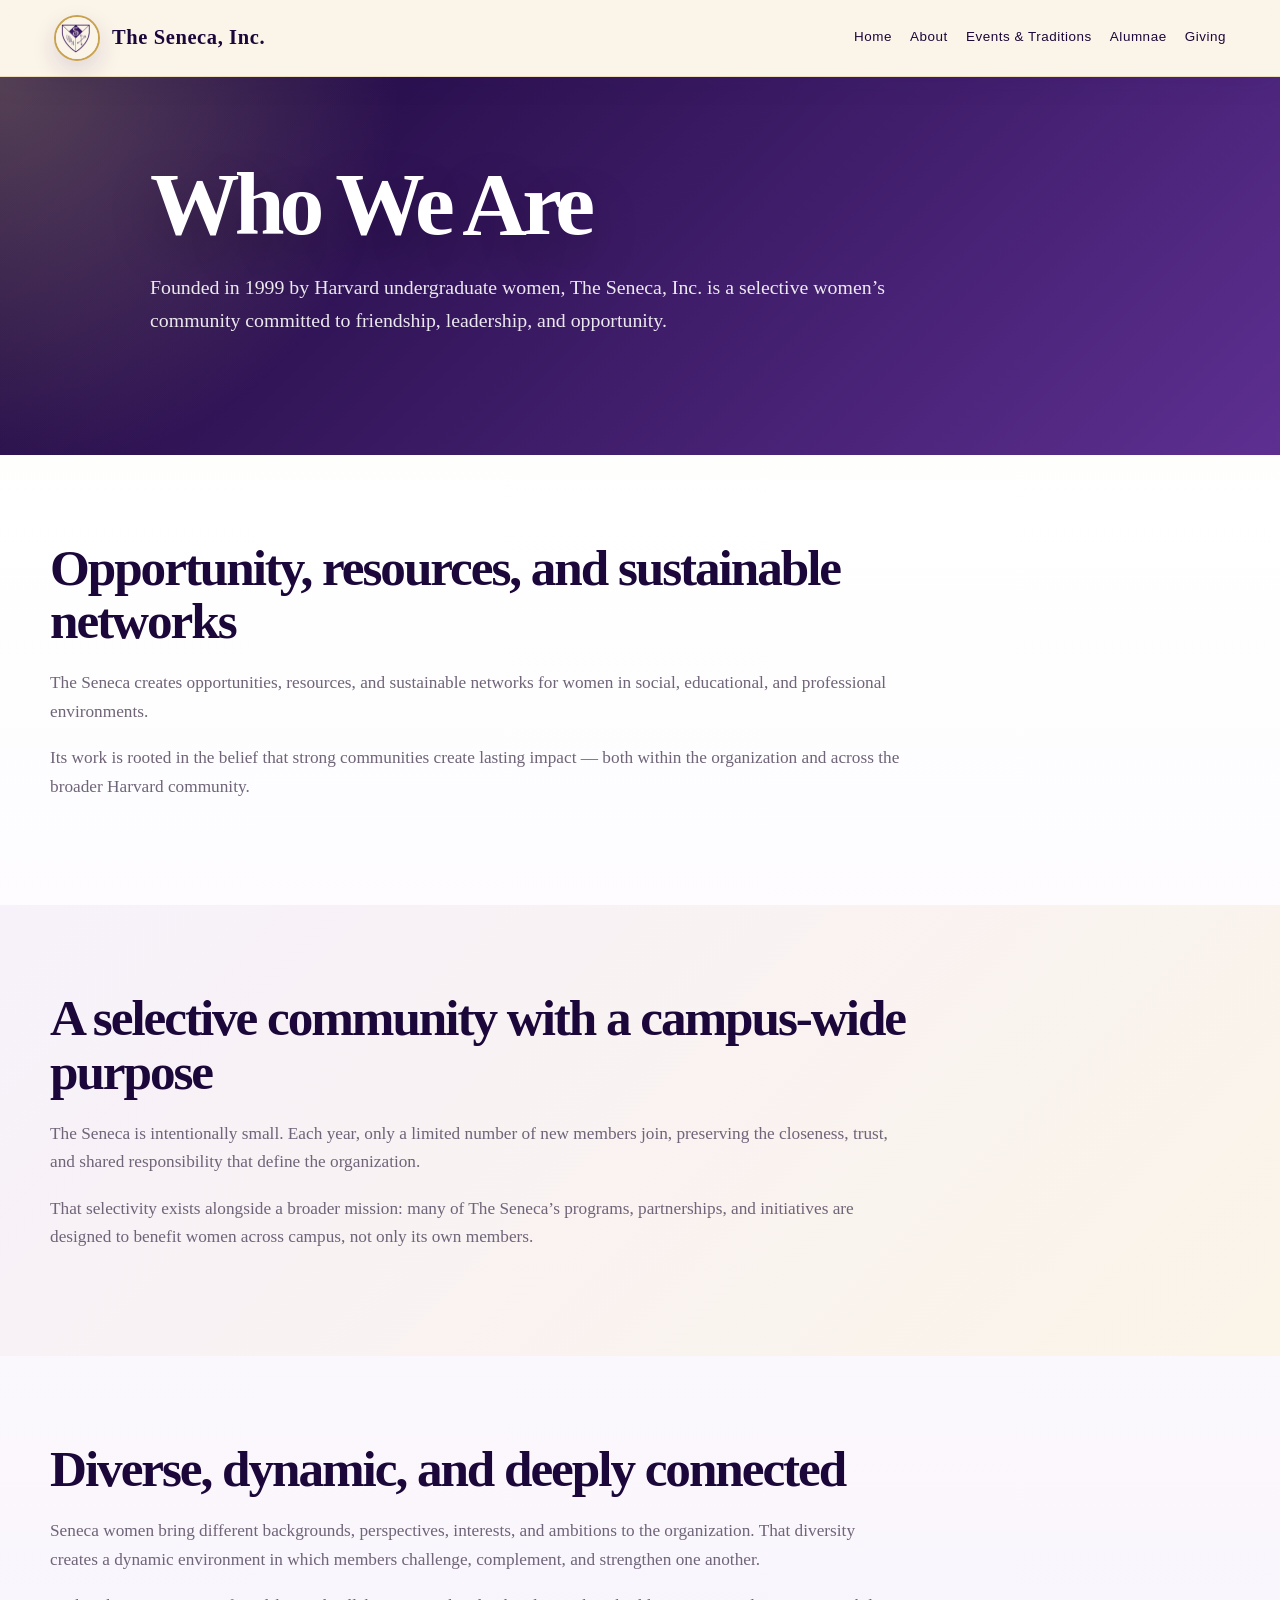
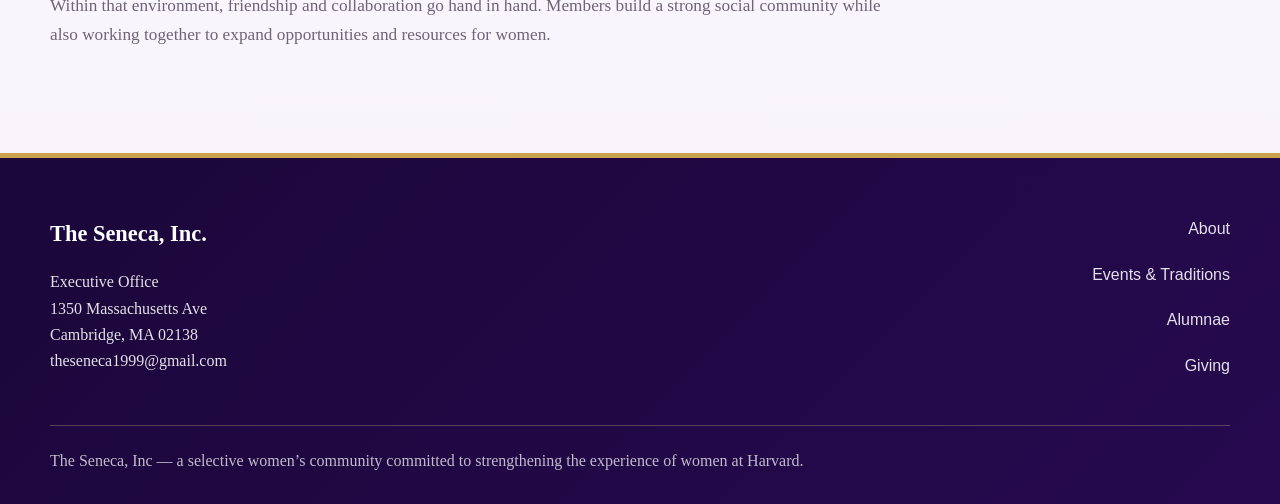
==== about.html @ e2264642 "Add files via upload" ====
<!DOCTYPE html>
<html lang="en">
<head>
  <meta charset="UTF-8">
  <meta name="viewport" content="width=device-width, initial-scale=1.0">
  <title>About | The Seneca</title>
  <link rel="stylesheet" href="styles.css">
</head>
<body>
<header class="site-header">
  <div class="nav-wrap"><a class="brand" href="index.html">
    <span class="brand-mark"><img src="senecalogo.png" alt="The Seneca logo"></span>
    <span class="brand-name">The Seneca, Inc.</span>
    </a><nav class="main-nav">
      <a href="index.html">Home</a>
      <a href="about.html">About</a>
      <a href="events.html">Events & Traditions</a>
      <a href="alumnae.html">Alumnae</a>
      <a href="giving.html">Giving</a>
    </nav>
      </div>
      </header>
<main>
  <section class="page-hero">
    <div class="hero-inner">
      <h1>Who We Are</h1>
      <p>Founded in 1999 by Harvard undergraduate women, The Seneca, Inc. is a selective women’s community committed to friendship, leadership, and opportunity.</p>
      </div>
      </section>
<section class="section">
  <div class="section-inner">
    <h2>Opportunity, resources, and sustainable networks</h2>
    <p>The Seneca creates opportunities, resources, and sustainable networks for women in social, educational, and professional environments.</p>
    <p>Its work is rooted in the belief that strong communities create lasting impact — both within the organization and across the broader Harvard community.</p>
    </div>
    </section>
<section class="section alt">
  <div class="section-inner"><h2>A selective community with a campus-wide purpose</h2><p>The Seneca is intentionally small. Each year, only a limited number of new members join, preserving the closeness, trust, and shared responsibility that define the organization.</p><p>That selectivity exists alongside a broader mission: many of The Seneca’s programs, partnerships, and initiatives are designed to benefit women across campus, not only its own members.</p></div></section>
<section class="section">
  <div class="section-inner"><h2>Diverse, dynamic, and deeply connected</h2><p>Seneca women bring different backgrounds, perspectives, interests, and ambitions to the organization. That diversity creates a dynamic environment in which members challenge, complement, and strengthen one another.</p><p>Within that environment, friendship and collaboration go hand in hand. Members build a strong social community while also working together to expand opportunities and resources for women.</p></div></section>
</section></main>
<footer class="site-footer">
  <div class="footer-inner"><div class="footer-grid"><div><div class="footer-title">The Seneca, Inc.</div><p>Executive Office<br>1350 Massachusetts Ave<br>Cambridge, MA 02138<br><a href="mailto:theseneca1999@gmail.com">theseneca1999@gmail.com</a></p></div><nav class="footer-nav"><a href="about.html">About</a><a href="events.html">Events & Traditions</a><a href="alumnae.html">Alumnae</a><a href="giving.html">Giving</a></nav></div><div class="footer-bottom">The Seneca, Inc — a selective women’s community committed to strengthening the experience of women at Harvard.</div></div></footer>
</body>
</html>
---- styles.css ----
:root {
  --purple: #35126b;
  --purple-dark: #1b073a;
  --purple-mid: #5d2f91;
  --lavender: #eee4f7;
  --lavender-soft: #f7f1fb;
  --cream: #fbf4e8;
  --cream-deep: #f2dfbf;
  --gold: #c9a24e;
  --gold-soft: #ecd79a;
  --rose: #d7a8c0;
  --ink: #21172b;
  --muted: #6f6478;
  --white: #ffffff;
  --line: rgba(53, 18, 107, 0.16);
  --shadow: 0 26px 70px rgba(42, 12, 83, 0.16);
}

* { box-sizing: border-box; }
body {
  margin: 0;
  font-family: Georgia, 'Times New Roman', serif;
  color: var(--ink);
  background: linear-gradient(180deg, var(--cream) 0%, #fff 24%, var(--lavender-soft) 100%);
  line-height: 1.65;
}
a { color: inherit; text-decoration: none; }
img { max-width: 100%; display: block; }

.site-header {
  position: sticky;
  top: 0;
  z-index: 10;
  background: rgba(251, 244, 232, 0.92);
  backdrop-filter: blur(18px);
  border-bottom: 1px solid rgba(201, 162, 78, 0.28);
  box-shadow: 0 8px 28px rgba(42, 12, 83, 0.06);
}
.nav-wrap {
  max-width: 1220px;
  margin: 0 auto;
  padding: 15px 24px;
  display: flex;
  align-items: center;
  justify-content: space-between;
  gap: 24px;
}
.brand {
  display: inline-flex;
  align-items: center;
  gap: 12px;
  color: var(--purple-dark);
}
.brand-mark {
  width: 46px;
  height: 46px;
  border-radius: 50%;
  overflow: hidden;
  border: 2px solid var(--gold);
  background: radial-gradient(circle at 30% 20%, var(--cream), var(--lavender));
  box-shadow: 0 10px 24px rgba(53, 18, 107, .14);
  flex: 0 0 auto;
}
.brand-mark img { width: 100%; height: 100%; object-fit: cover; }
.brand-name {
  font-size: 1.28rem;
  font-weight: 700;
  letter-spacing: 0.03em;
  white-space: nowrap;
}
.main-nav {
  display: flex;
  flex-wrap: wrap;
  gap: 18px;
  font-family: Arial, sans-serif;
  font-size: 0.84rem;
  letter-spacing: 0.04em;
  color: var(--purple-dark);
}
.main-nav a {
  padding: 8px 0;
  border-bottom: 1px solid transparent;
  transition: color .2s ease, border-color .2s ease;
}
.main-nav a:hover { color: var(--purple-mid); border-color: var(--gold); }

.hero {
  background:
    radial-gradient(circle at top right, rgba(236, 215, 154, .38), transparent 34%),
    linear-gradient(135deg, var(--purple-dark), var(--purple));
  color: var(--white);
  padding: 92px 24px;
  position: relative;
  overflow: hidden;
}
.home-hero {
  min-height: 720px;
  display: flex;
  align-items: center;
  background:
    linear-gradient(90deg, rgba(27, 7, 58, .89) 0%, rgba(53, 18, 107, .72) 48%, rgba(53, 18, 107, .28) 100%),
    radial-gradient(circle at 18% 22%, rgba(201, 162, 78, .36), transparent 26%),
    url('image.png') center/cover no-repeat;
}
.home-hero::after {
  content: '';
  position: absolute;
  inset: auto 0 0 0;
  height: 190px;
  background: linear-gradient(180deg, transparent, rgba(251, 244, 232, .96));
  pointer-events: none;
}
.hero-inner, .section-inner, .footer-inner {
  max-width: 1180px;
  margin: 0 auto;
  position: relative;
  z-index: 1;
}
.hero-content {
  max-width: 790px;
  padding: 46px 0;
}
.hero-grid {
  display: grid;
  grid-template-columns: 1.1fr .9fr;
  gap: 48px;
  align-items: center;
}
.eyebrow {
  font-family: Arial, sans-serif;
  text-transform: uppercase;
  letter-spacing: 0.18em;
  font-size: 0.76rem;
  font-weight: 700;
  color: var(--gold);
  margin: 0 0 14px;
}
.hero-eyebrow { color: var(--gold-soft); }
.hero h1, .page-hero h1 {
  font-size: clamp(2.8rem, 7vw, 6.7rem);
  line-height: 0.92;
  letter-spacing: -0.055em;
  margin: 0 0 26px;
  text-shadow: 0 18px 50px rgba(0,0,0,.28);
}
.hero p, .page-hero p {
  font-size: 1.24rem;
  max-width: 760px;
  color: rgba(255,255,255,0.9);
  margin: 0 0 32px;
}
.btn-row { display: flex; flex-wrap: wrap; gap: 14px; }
.btn {
  display: inline-flex;
  align-items: center;
  justify-content: center;
  min-height: 48px;
  padding: 13px 24px;
  border-radius: 999px;
  font-family: Arial, sans-serif;
  font-weight: 700;
  font-size: .9rem;
  border: 1px solid transparent;
  box-shadow: 0 12px 28px rgba(53, 18, 107, .12);
  transition: transform .2s ease, box-shadow .2s ease, background .2s ease;
}
.btn:hover { transform: translateY(-2px); box-shadow: 0 18px 34px rgba(53,18,107,.18); }
.btn-primary { background: var(--cream); color: var(--purple); border-color: rgba(201,162,78,.35); }
.btn-secondary { background: rgba(255,255,255,.08); color: var(--white); border-color: rgba(236,215,154,.75); }
.btn-dark { background: var(--purple); color: var(--white); }
.btn-outline { color: var(--purple); border-color: var(--gold); background: rgba(251,244,232,.7); }
.image-frame {
  min-height: 360px;
  border: 1px solid rgba(236,215,154,.45);
  border-radius: 34px;
  overflow: hidden;
  background: rgba(255,255,255,.11);
  box-shadow: var(--shadow);
}
.image-frame.light { background: var(--lavender); border-color: var(--line); }
.image-frame img { width: 100%; height: 100%; object-fit: cover; opacity: .88; }

.section { padding: 86px 24px; }
.section.alt { background: linear-gradient(135deg, var(--lavender-soft), var(--cream)); }
.section h2 {
  font-size: clamp(2rem, 4vw, 3.7rem);
  line-height: 1.04;
  letter-spacing: -0.04em;
  color: var(--purple-dark);
  margin: 0 0 22px;
  max-width: 860px;
}
.section p { max-width: 850px; margin: 0 0 18px; color: var(--muted); font-size: 1.08rem; }
.grid-2 { display: grid; grid-template-columns: 1fr 1fr; gap: 42px; align-items: center; }
.cards { display: grid; grid-template-columns: repeat(4, 1fr); gap: 20px; margin-top: 34px; }
.cards.three { grid-template-columns: repeat(3, 1fr); }
.cards.two { grid-template-columns: repeat(2, 1fr); }
.card {
  background: rgba(255,255,255,.88);
  border: 1px solid var(--line);
  border-top: 3px solid var(--gold);
  border-radius: 28px;
  padding: 30px;
  box-shadow: 0 16px 42px rgba(47, 19, 95, 0.08);
}
.alt .card { background: rgba(255,255,255,.78); }
.card h3 { margin: 0 0 10px; color: var(--purple); font-size: 1.35rem; }
.card p { font-size: 1rem; margin: 0; }
.statement {
  font-size: clamp(2rem, 4vw, 4rem);
  line-height: 1.05;
  color: var(--purple);
  max-width: 900px;
  margin: 0 0 28px;
}

.page-hero {
  background:
    radial-gradient(circle at top left, rgba(236,215,154,.28), transparent 30%),
    linear-gradient(135deg, var(--purple-dark), var(--purple-mid));
  color: white;
  padding: 86px 24px;
}
.page-hero .hero-inner { max-width: 980px; }

.site-footer {
  background: linear-gradient(135deg, var(--purple-dark), #26094f);
  color: rgba(255,255,255,.88);
  padding: 58px 24px 30px;
  border-top: 5px solid var(--gold);
}
.footer-grid { display: grid; grid-template-columns: 1fr 1fr; gap: 40px; }
.footer-title { color: white; font-size: 1.4rem; font-weight: 700; margin-bottom: 12px; }
.footer-nav { display: grid; gap: 8px; justify-items: end; font-family: Arial, sans-serif; }
.footer-nav a:hover { color: var(--gold-soft); }
.footer-bottom { border-top: 1px solid rgba(236,215,154,.28); margin-top: 34px; padding-top: 22px; color: rgba(255,255,255,.72); }

@media (max-width: 900px) {
  .hero-grid, .grid-2, .footer-grid { grid-template-columns: 1fr; }
  .cards, .cards.three, .cards.two { grid-template-columns: 1fr; }
  .footer-nav { justify-items: start; }
  .nav-wrap { align-items: flex-start; flex-direction: column; }
  .main-nav { gap: 14px; }
  .home-hero { min-height: 620px; }
  .hero { padding: 66px 20px; }
  .section { padding: 62px 20px; }
}


/* Picture planning placeholders */
.photo-placeholder {
  min-height: 280px;
  border: 2px dashed rgba(201, 162, 78, 0.7);
  border-radius: 30px;
  padding: 28px;
  background:
    linear-gradient(135deg, rgba(255,255,255,.78), rgba(247,241,251,.88)),
    radial-gradient(circle at top right, rgba(236,215,154,.35), transparent 32%);
  box-shadow: 0 16px 42px rgba(47, 19, 95, 0.07);
  display: flex;
  flex-direction: column;
  justify-content: flex-end;
  position: relative;
  overflow: hidden;
}
.photo-placeholder::before {
  content: 'Photo space';
  position: absolute;
  top: 22px;
  left: 24px;
  font-family: Arial, sans-serif;
  font-size: .72rem;
  font-weight: 700;
  letter-spacing: .16em;
  text-transform: uppercase;
  color: var(--purple-mid);
  background: rgba(251,244,232,.78);
  border: 1px solid rgba(201,162,78,.38);
  border-radius: 999px;
  padding: 8px 12px;
}
.photo-placeholder h3 {
  margin: 92px 0 10px;
  color: var(--purple);
  font-size: 1.35rem;
}
.photo-placeholder p {
  margin: 0;
  color: var(--muted);
  font-size: 1rem;
}
.photo-grid {
  display: grid;
  grid-template-columns: repeat(3, 1fr);
  gap: 20px;
  margin-top: 34px;
}
.photo-grid.two { grid-template-columns: repeat(2, 1fr); }
.photo-note {
  font-family: Arial, sans-serif;
  font-size: .82rem;
  color: var(--purple-mid);
  margin-top: 16px;
}

@media (max-width: 900px) {
  .photo-grid, .photo-grid.two { grid-template-columns: 1fr; }
}


/* Final image/layout polish */
.brand-mark img {
  object-fit: contain;
  padding: 5px;
  background: var(--cream);
}
.main-nav .home-link {
  color: var(--white);
  background: var(--purple);
  border: 1px solid rgba(201,162,78,.55);
  border-radius: 999px;
  padding: 8px 14px;
  box-shadow: 0 8px 20px rgba(53,18,107,.12);
}
.main-nav .home-link:hover {
  color: var(--white);
  border-color: var(--gold);
  background: var(--purple-mid);
}
.home-hero {
  background:
    linear-gradient(90deg, rgba(27, 7, 58, .90) 0%, rgba(53, 18, 107, .72) 48%, rgba(53, 18, 107, .30) 100%),
    radial-gradient(circle at 18% 22%, rgba(201, 162, 78, .36), transparent 26%),
    url('SenecaBackdrop.png') center/cover no-repeat;
}
.image-frame {
  min-height: 420px;
  aspect-ratio: 4 / 3;
}
.image-frame img,
.card img,
.photo-card img {
  width: 100%;
  height: 100%;
  object-fit: cover;
  object-position: center;
}
.card img {
  height: 210px;
  margin: 12px 0 18px;
  border-radius: 20px;
  border: 1px solid var(--line);
}
.visual-story h2 { margin-bottom: 8px; }
.gallery-grid {
  grid-template-columns: repeat(3, minmax(0, 1fr));
  align-items: stretch;
}
.photo-card {
  margin: 0;
  min-height: 320px;
  border-radius: 30px;
  overflow: hidden;
  position: relative;
  background: var(--lavender);
  border: 1px solid rgba(201,162,78,.35);
  box-shadow: 0 16px 42px rgba(47, 19, 95, 0.09);
}
.photo-card.wide { grid-column: span 2; }
.photo-card figcaption {
  position: absolute;
  left: 16px;
  right: 16px;
  bottom: 16px;
  padding: 10px 13px;
  border-radius: 999px;
  background: rgba(27,7,58,.78);
  color: var(--cream);
  font-family: Arial, sans-serif;
  font-size: .82rem;
  font-weight: 700;
  letter-spacing: .04em;
  text-align: center;
  backdrop-filter: blur(8px);
}
.archive-grid { grid-template-columns: repeat(4, minmax(0, 1fr)); }
.archive-grid .photo-card.wide { grid-column: span 2; }
.photo-placeholder { border-style: solid; }
.photo-placeholder::before { content: ''; display: none; }
.photo-placeholder img {
  width: 100%;
  height: 230px;
  object-fit: cover;
  border-radius: 20px;
  margin-bottom: 18px;
}
.photo-placeholder h3 { margin-top: 0; }
@media (max-width: 900px) {
  .gallery-grid, .archive-grid { grid-template-columns: 1fr; }
  .photo-card.wide, .archive-grid .photo-card.wide { grid-column: auto; }
  .photo-card { min-height: 300px; }
  .main-nav .home-link { padding: 8px 12px; }
}
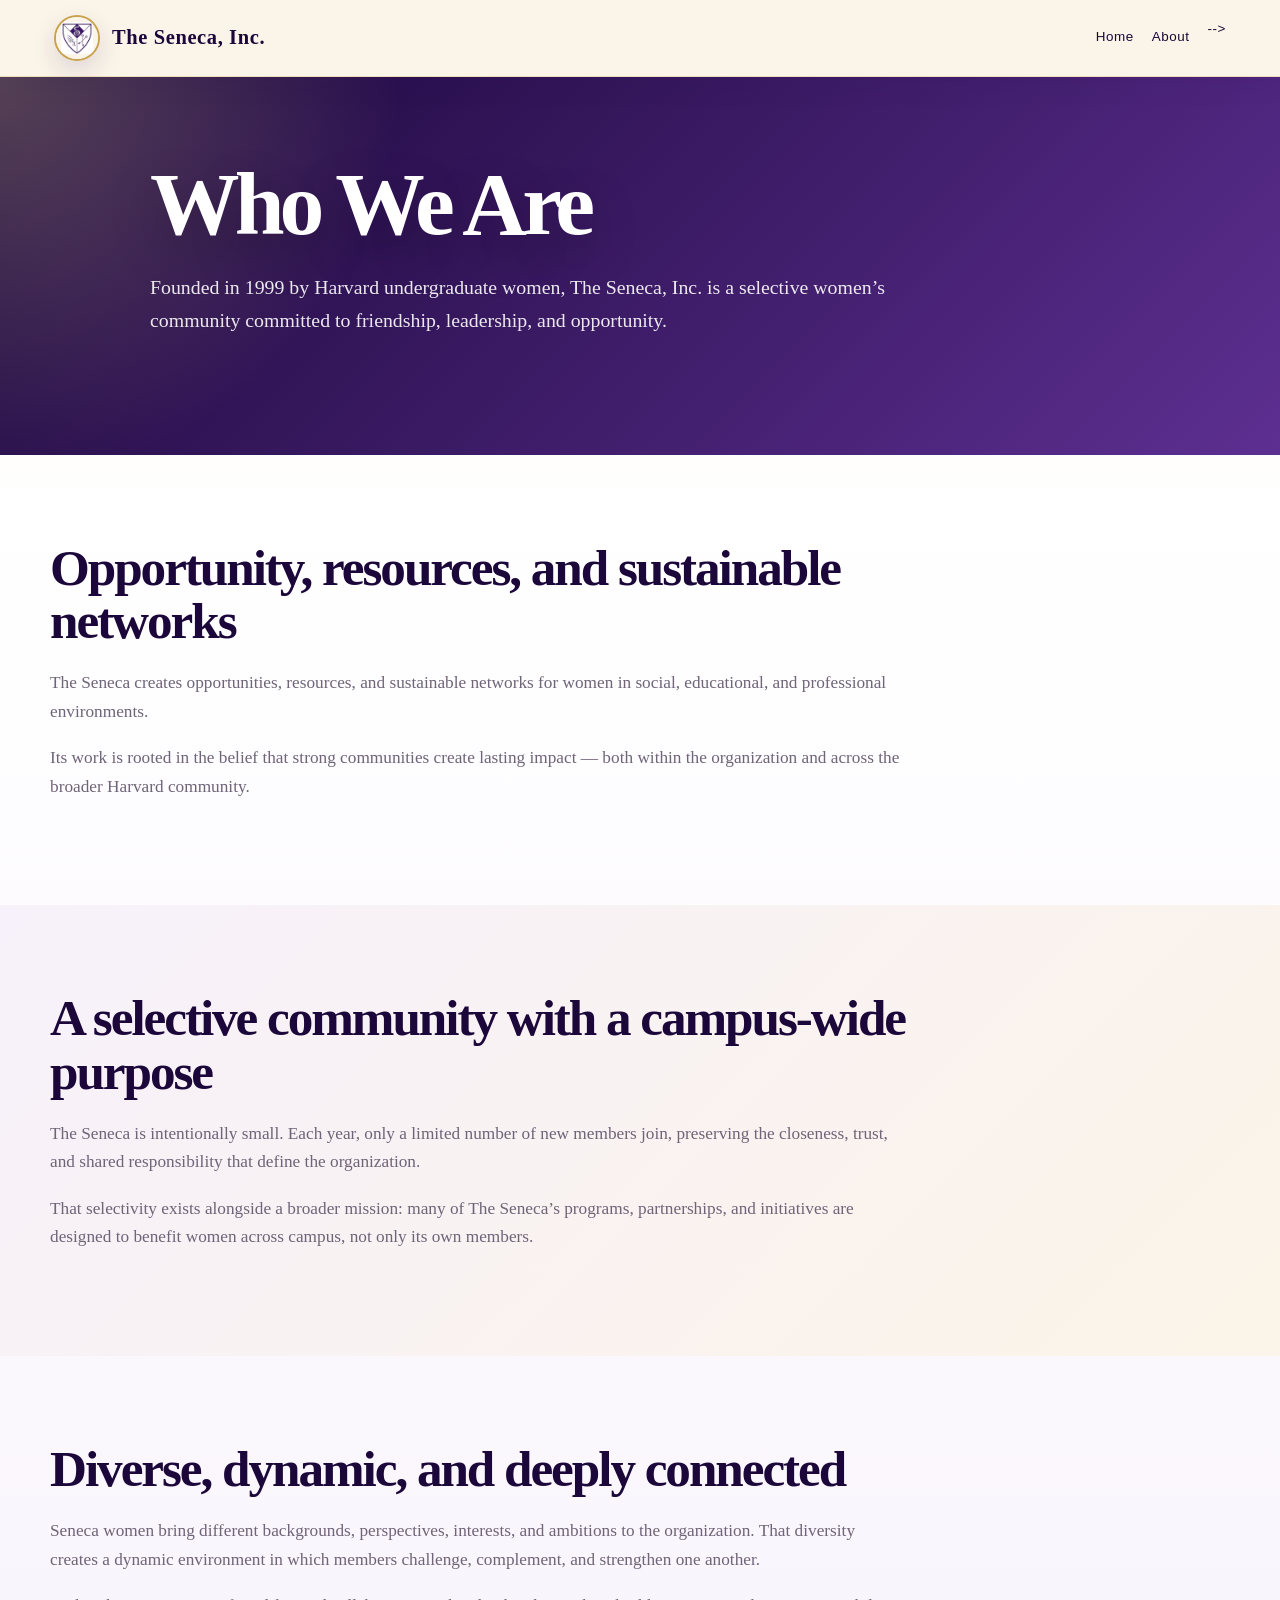
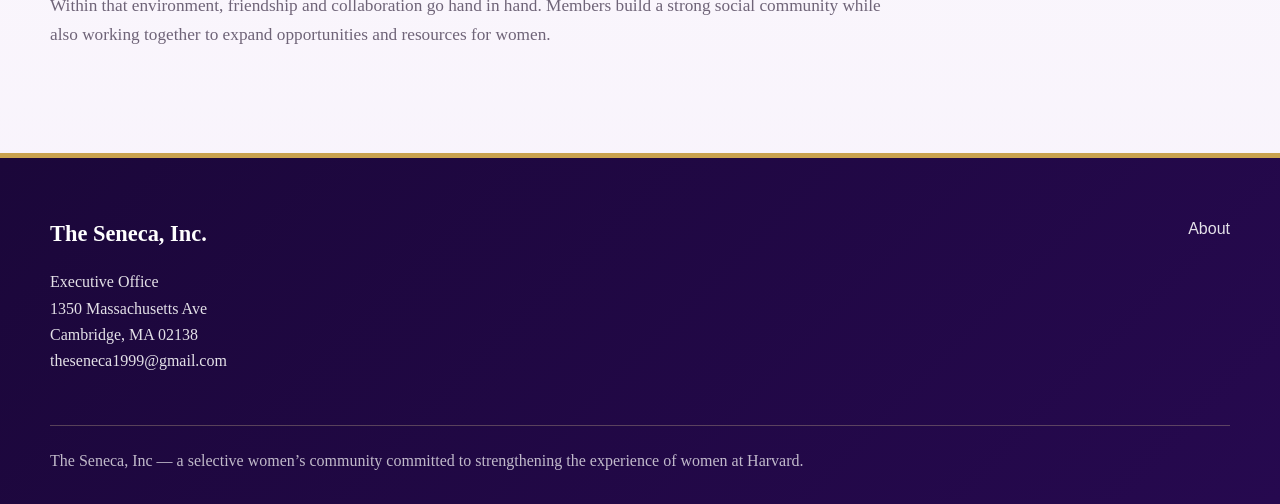
==== commit e5a153df: "Update about.html" ====
--- a/about.html
+++ b/about.html
@@ -13,10 +13,10 @@
     <span class="brand-name">The Seneca, Inc.</span>
     </a><nav class="main-nav">
       <a href="index.html">Home</a>
-      <a href="about.html">About</a>
-      <a href="events.html">Events & Traditions</a>
-      <a href="alumnae.html">Alumnae</a>
-      <a href="giving.html">Giving</a>
+      <a href="about.html">About</a>-->
+      <!--<a href="events.html">Events & Traditions</a>-->
+      <!--<a href="alumnae.html">Alumnae</a>-->
+      <!--<a href="giving.html">Giving</a>-->
     </nav>
       </div>
       </header>
@@ -38,8 +38,26 @@
   <div class="section-inner"><h2>A selective community with a campus-wide purpose</h2><p>The Seneca is intentionally small. Each year, only a limited number of new members join, preserving the closeness, trust, and shared responsibility that define the organization.</p><p>That selectivity exists alongside a broader mission: many of The Seneca’s programs, partnerships, and initiatives are designed to benefit women across campus, not only its own members.</p></div></section>
 <section class="section">
   <div class="section-inner"><h2>Diverse, dynamic, and deeply connected</h2><p>Seneca women bring different backgrounds, perspectives, interests, and ambitions to the organization. That diversity creates a dynamic environment in which members challenge, complement, and strengthen one another.</p><p>Within that environment, friendship and collaboration go hand in hand. Members build a strong social community while also working together to expand opportunities and resources for women.</p></div></section>
-</section></main>
+</section>
+</main>
 <footer class="site-footer">
-  <div class="footer-inner"><div class="footer-grid"><div><div class="footer-title">The Seneca, Inc.</div><p>Executive Office<br>1350 Massachusetts Ave<br>Cambridge, MA 02138<br><a href="mailto:theseneca1999@gmail.com">theseneca1999@gmail.com</a></p></div><nav class="footer-nav"><a href="about.html">About</a><a href="events.html">Events & Traditions</a><a href="alumnae.html">Alumnae</a><a href="giving.html">Giving</a></nav></div><div class="footer-bottom">The Seneca, Inc — a selective women’s community committed to strengthening the experience of women at Harvard.</div></div></footer>
+  <div class="footer-inner">
+    <div class="footer-grid">
+      <div>
+        <div class="footer-title">The Seneca, Inc.</div>
+        <p>Executive Office<br>1350 Massachusetts Ave<br>Cambridge, MA 02138<br>
+          <a href="mailto:theseneca1999@gmail.com">theseneca1999@gmail.com</a>
+        </p>
+      </div>
+      <nav class="footer-nav">
+        <a href="about.html">About</a>
+        <!--<a href="events.html">Events & Traditions</a>-->
+        <!--<a href="alumnae.html">Alumnae</a>-->
+        <!--<a href="giving.html">Giving</a>-->
+      </nav>
+    </div>
+    <div class="footer-bottom">The Seneca, Inc — a selective women’s community committed to strengthening the experience of women at Harvard.</div>
+  </div>
+</footer>
 </body>
-</html>+</html>
--- a/styles.css
+++ b/styles.css
@@ -329,7 +329,7 @@
 }
 .home-hero {
   background:
-    linear-gradient(90deg, rgba(27, 7, 58, .90) 0%, rgba(53, 18, 107, .72) 48%, rgba(53, 18, 107, .30) 100%),
+    linear-gradient(90deg, rgba(27, 7, 58, .89) 0%, rgba(53, 18, 107, .72) 90%),
     radial-gradient(circle at 18% 22%, rgba(201, 162, 78, .36), transparent 26%),
     url('SenecaBackdrop.png') center/cover no-repeat;
 }
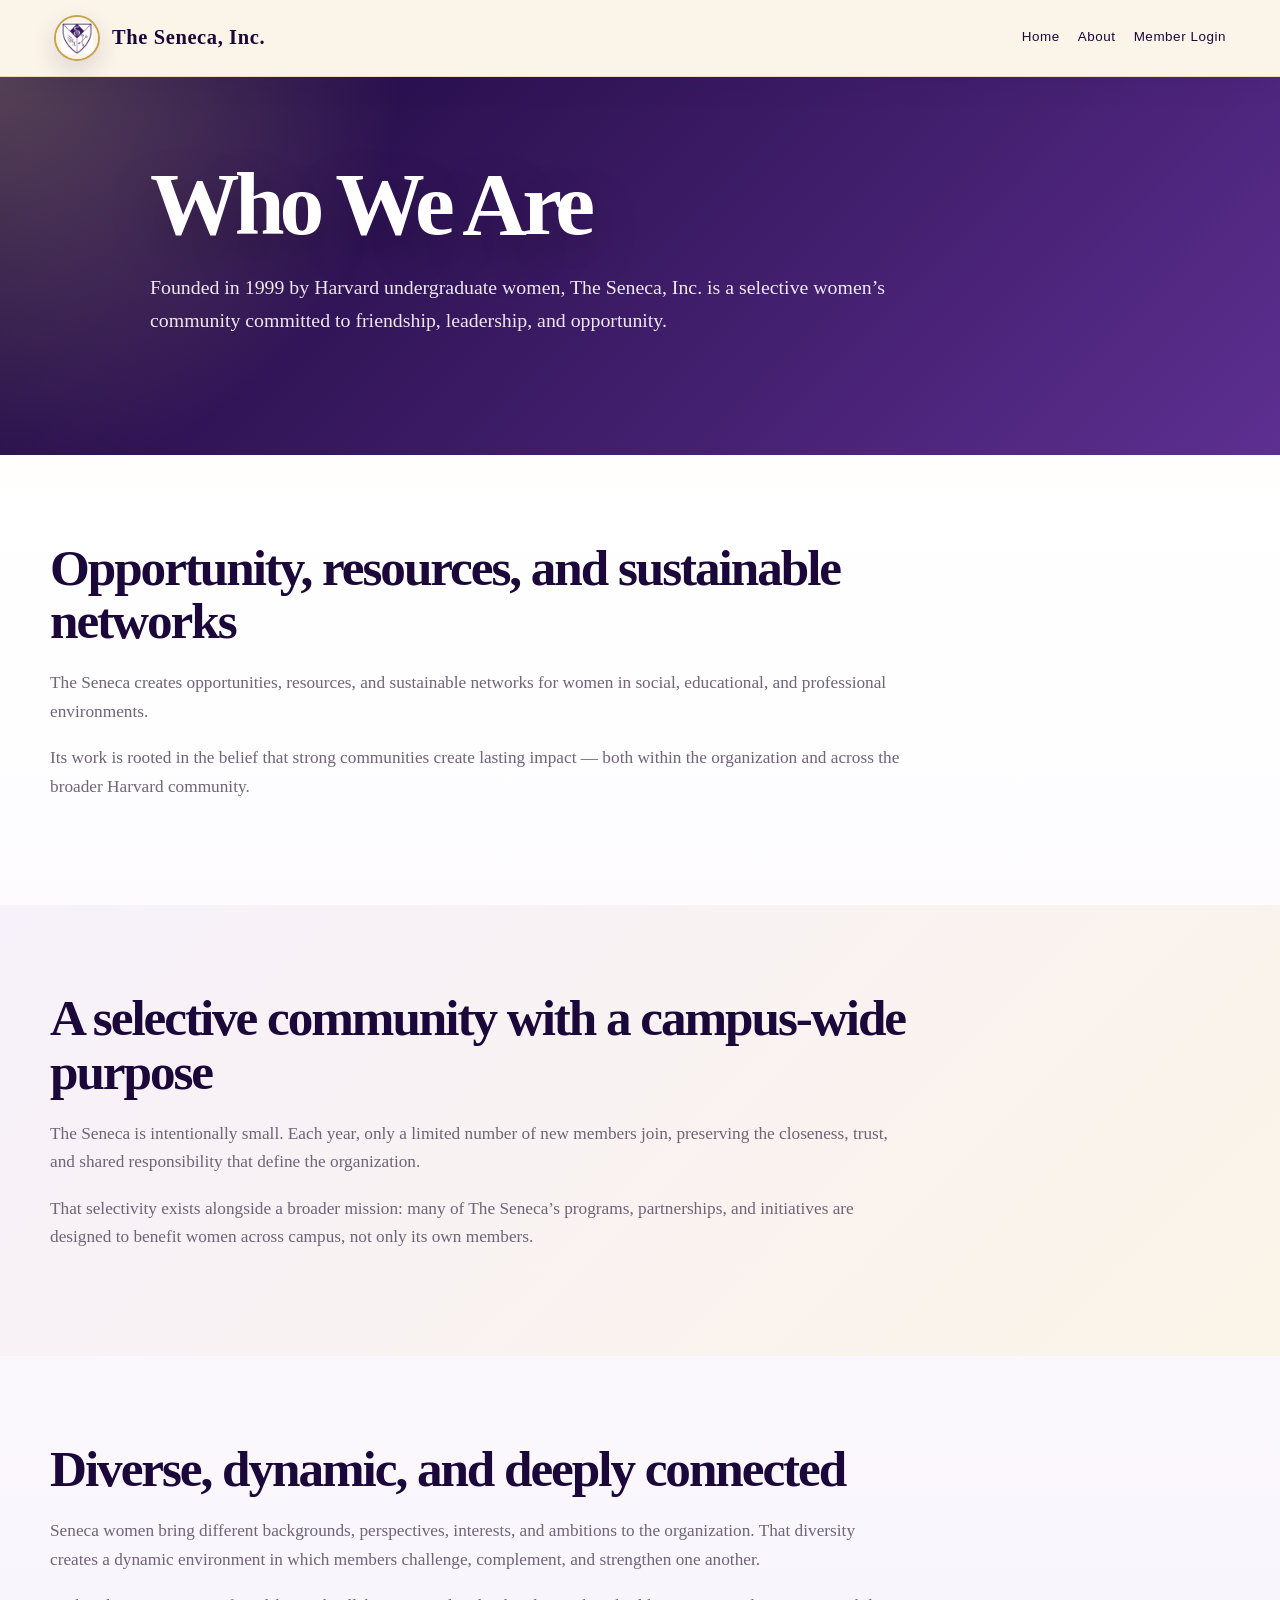
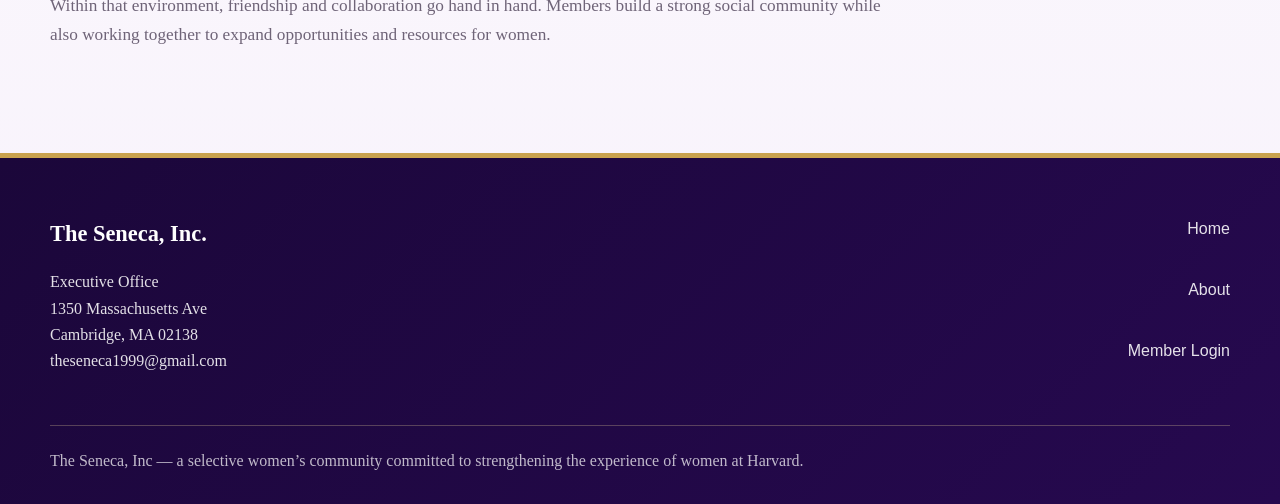
==== commit 21289de5: "Update about.html" ====
--- a/about.html
+++ b/about.html
@@ -13,7 +13,8 @@
     <span class="brand-name">The Seneca, Inc.</span>
     </a><nav class="main-nav">
       <a href="index.html">Home</a>
-      <a href="about.html">About</a>-->
+      <a href="about.html">About</a>
+      <a href="login.html">Member Login</a>
       <!--<a href="events.html">Events & Traditions</a>-->
       <!--<a href="alumnae.html">Alumnae</a>-->
       <!--<a href="giving.html">Giving</a>-->
@@ -50,7 +51,9 @@
         </p>
       </div>
       <nav class="footer-nav">
+        <a href="index.html">Home</a>
         <a href="about.html">About</a>
+        <a href="login.html">Member Login</a>
         <!--<a href="events.html">Events & Traditions</a>-->
         <!--<a href="alumnae.html">Alumnae</a>-->
         <!--<a href="giving.html">Giving</a>-->
--- a/styles.css
+++ b/styles.css
@@ -401,3 +401,121 @@
   .photo-card { min-height: 300px; }
   .main-nav .home-link { padding: 8px 12px; }
 }
+
+/* Login Page */
+
+.login-section {
+  min-height: 760px;
+  padding: 100px 24px;
+  display: flex;
+  align-items: center;
+  justify-content: center;
+  background:
+    radial-gradient(circle at top right, rgba(236, 215, 154, .36), transparent 34%),
+    linear-gradient(135deg, var(--lavender-soft), var(--cream));
+}
+
+.login-card {
+  width: 100%;
+  max-width: 520px;
+  background: rgba(255, 255, 255, .9);
+  border: 1px solid var(--line);
+  border-top: 5px solid var(--gold);
+  border-radius: 34px;
+  padding: 44px;
+  box-shadow: var(--shadow);
+}
+
+.login-card h1 {
+  font-size: clamp(2.4rem, 5vw, 4rem);
+  line-height: .95;
+  letter-spacing: -0.05em;
+  color: var(--purple-dark);
+  margin: 0 0 18px;
+}
+
+.login-intro {
+  color: var(--muted);
+  font-size: 1.05rem;
+  margin: 0 0 30px;
+}
+
+.login-form {
+  display: grid;
+  gap: 14px;
+}
+
+.login-form label {
+  font-family: Arial, sans-serif;
+  font-size: .82rem;
+  font-weight: 700;
+  letter-spacing: .05em;
+  color: var(--purple-dark);
+}
+
+.login-form input[type="email"],
+.login-form input[type="password"] {
+  width: 100%;
+  min-height: 50px;
+  padding: 13px 16px;
+  border-radius: 999px;
+  border: 1px solid rgba(53, 18, 107, .18);
+  background: var(--lavender-soft);
+  color: var(--ink);
+  font-family: Arial, sans-serif;
+  font-size: .95rem;
+  outline: none;
+}
+
+.login-form input:focus {
+  border-color: var(--gold);
+  box-shadow: 0 0 0 4px rgba(201, 162, 78, .16);
+  background: var(--white);
+}
+
+.login-options {
+  display: flex;
+  justify-content: space-between;
+  gap: 16px;
+  align-items: center;
+  margin: 6px 0 12px;
+  font-family: Arial, sans-serif;
+  font-size: .84rem;
+  color: var(--muted);
+}
+
+.login-options a,
+.login-note a {
+  color: var(--purple);
+  font-weight: 700;
+}
+
+.remember-me {
+  display: inline-flex;
+  align-items: center;
+  gap: 8px;
+  letter-spacing: 0;
+}
+
+.login-btn {
+  width: 100%;
+  cursor: pointer;
+}
+
+.login-note {
+  margin: 26px 0 0;
+  color: var(--muted);
+  font-size: .95rem;
+  text-align: center;
+}
+
+@media (max-width: 600px) {
+  .login-card {
+    padding: 32px 24px;
+  }
+
+  .login-options {
+    align-items: flex-start;
+    flex-direction: column;
+  }
+}
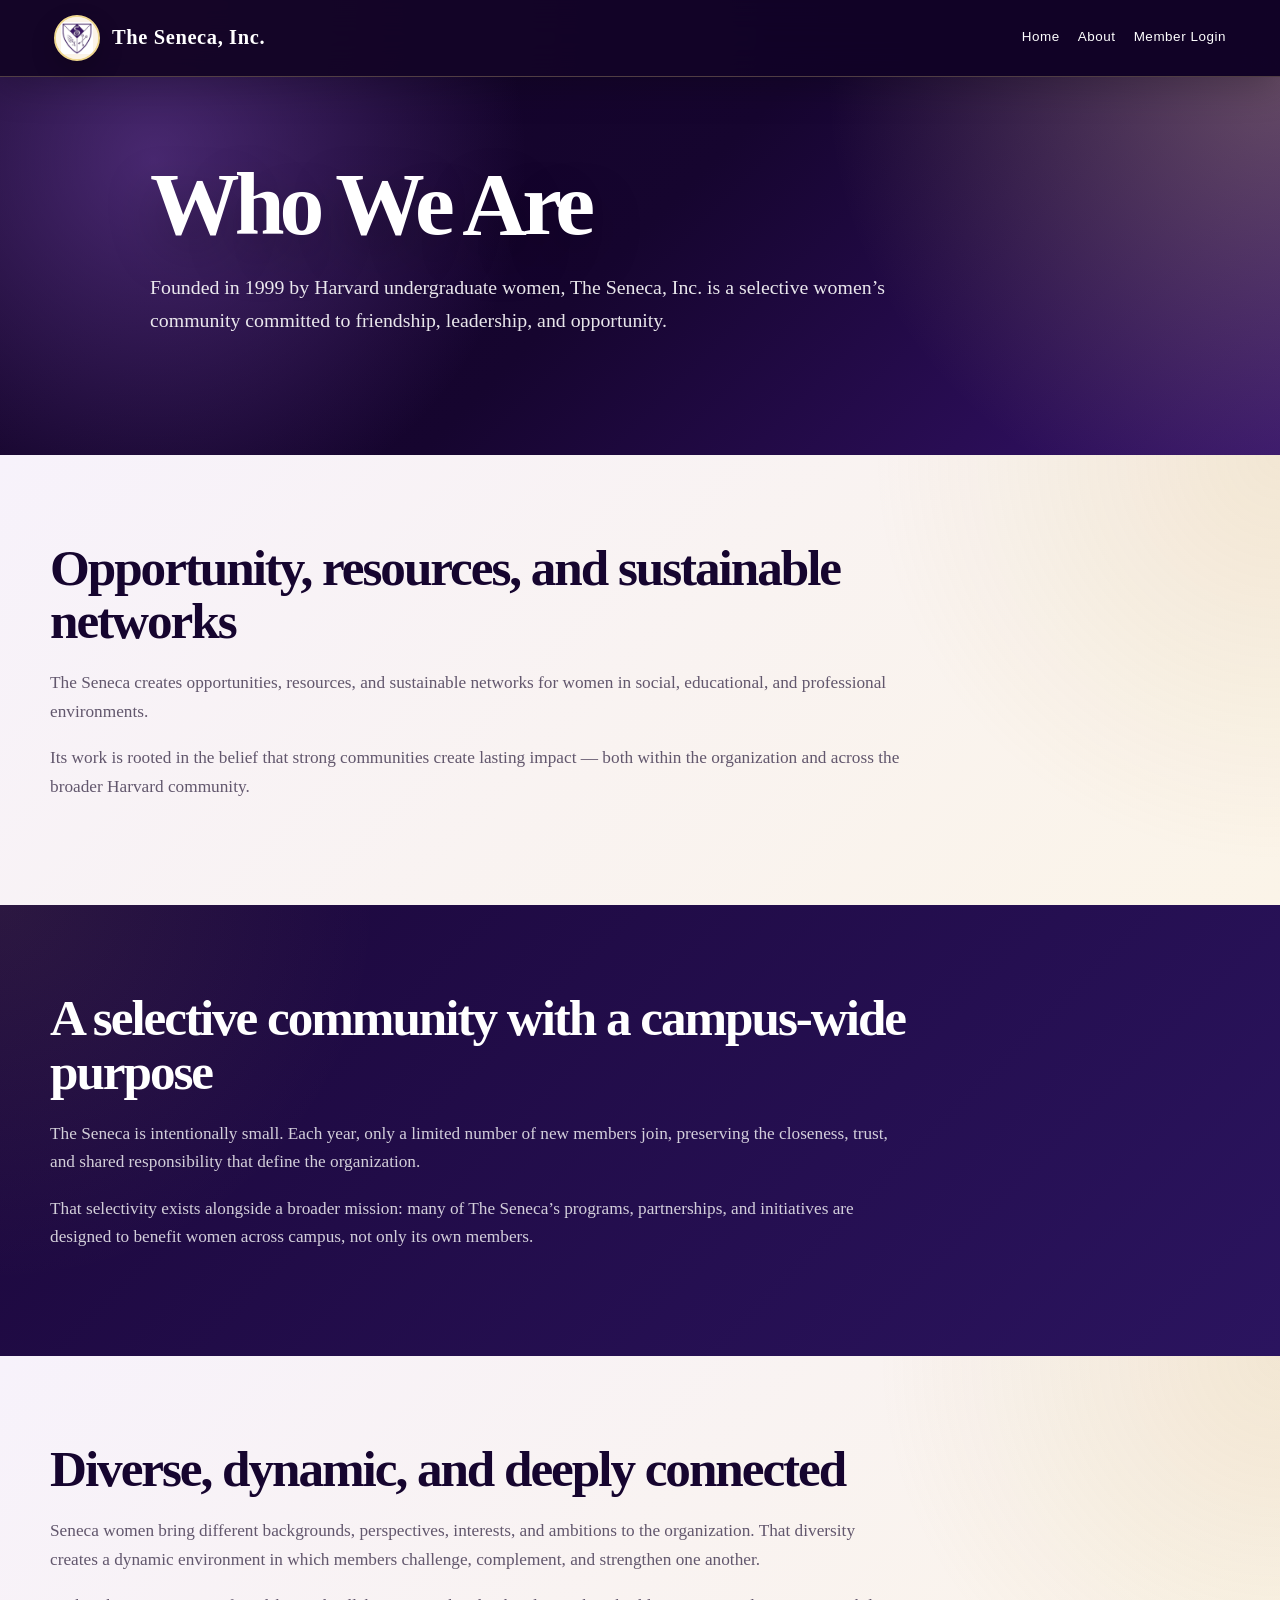
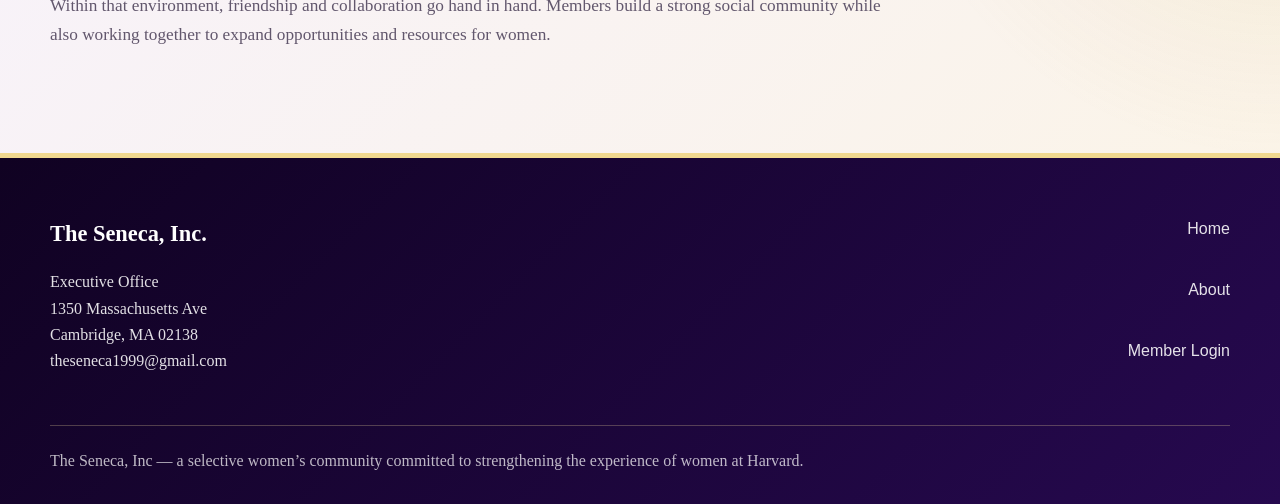
==== commit 40eb8e8c: "Update about.html" ====
--- a/about.html
+++ b/about.html
@@ -15,9 +15,9 @@
       <a href="index.html">Home</a>
       <a href="about.html">About</a>
       <a href="login.html">Member Login</a>
-      <!--<a href="events.html">Events & Traditions</a>-->
-      <!--<a href="alumnae.html">Alumnae</a>-->
-      <!--<a href="giving.html">Giving</a>-->
+      <!-- <a href="events.html">Events & Traditions</a> -->
+      <!-- <a href="alumnae.html">Alumnae</a> -->
+      <!-- <a href="giving.html">Giving</a> -->
     </nav>
       </div>
       </header>
@@ -28,39 +28,44 @@
       <p>Founded in 1999 by Harvard undergraduate women, The Seneca, Inc. is a selective women’s community committed to friendship, leadership, and opportunity.</p>
       </div>
       </section>
-<section class="section">
+<section class="section alt">
   <div class="section-inner">
     <h2>Opportunity, resources, and sustainable networks</h2>
     <p>The Seneca creates opportunities, resources, and sustainable networks for women in social, educational, and professional environments.</p>
     <p>Its work is rooted in the belief that strong communities create lasting impact — both within the organization and across the broader Harvard community.</p>
     </div>
     </section>
+<section class="section">
+  <div class="section-inner">
+    <h2>A selective community with a campus-wide purpose</h2>
+    <p>The Seneca is intentionally small. Each year, only a limited number of new members join, preserving the closeness, trust, and shared responsibility that define the organization.</p>
+    <p>That selectivity exists alongside a broader mission: many of The Seneca’s programs, partnerships, and initiatives are designed to benefit women across campus, not only its own members.</p>
+    </div>
+    </section>
 <section class="section alt">
-  <div class="section-inner"><h2>A selective community with a campus-wide purpose</h2><p>The Seneca is intentionally small. Each year, only a limited number of new members join, preserving the closeness, trust, and shared responsibility that define the organization.</p><p>That selectivity exists alongside a broader mission: many of The Seneca’s programs, partnerships, and initiatives are designed to benefit women across campus, not only its own members.</p></div></section>
-<section class="section">
-  <div class="section-inner"><h2>Diverse, dynamic, and deeply connected</h2><p>Seneca women bring different backgrounds, perspectives, interests, and ambitions to the organization. That diversity creates a dynamic environment in which members challenge, complement, and strengthen one another.</p><p>Within that environment, friendship and collaboration go hand in hand. Members build a strong social community while also working together to expand opportunities and resources for women.</p></div></section>
-</section>
-</main>
+  <div class="section-inner">
+    <h2>Diverse, dynamic, and deeply connected</h2>
+    <p>Seneca women bring different backgrounds, perspectives, interests, and ambitions to the organization. That diversity creates a dynamic environment in which members challenge, complement, and strengthen one another.</p>
+    <p>Within that environment, friendship and collaboration go hand in hand. Members build a strong social community while also working together to expand opportunities and resources for women.</p>
+    </div>
+    </section>
+</section></main>
 <footer class="site-footer">
   <div class="footer-inner">
-    <div class="footer-grid">
-      <div>
-        <div class="footer-title">The Seneca, Inc.</div>
-        <p>Executive Office<br>1350 Massachusetts Ave<br>Cambridge, MA 02138<br>
-          <a href="mailto:theseneca1999@gmail.com">theseneca1999@gmail.com</a>
-        </p>
+    <div class="footer-grid"><div>
+      <div class="footer-title">The Seneca, Inc.</div>
+      <p>Executive Office<br>1350 Massachusetts Ave<br>Cambridge, MA 02138<br><a href="mailto:theseneca1999@gmail.com">theseneca1999@gmail.com</a></p>
       </div>
       <nav class="footer-nav">
         <a href="index.html">Home</a>
         <a href="about.html">About</a>
         <a href="login.html">Member Login</a>
-        <!--<a href="events.html">Events & Traditions</a>-->
-        <!--<a href="alumnae.html">Alumnae</a>-->
-        <!--<a href="giving.html">Giving</a>-->
-      </nav>
-    </div>
-    <div class="footer-bottom">The Seneca, Inc — a selective women’s community committed to strengthening the experience of women at Harvard.</div>
-  </div>
-</footer>
+        <!-- <a href="events.html">Events & Traditions</a> -->
+        <!-- <a href="alumnae.html">Alumnae</a> -->
+        <!-- <a href="giving.html">Giving</a> -->
+        </nav>
+        </div>
+        <div class="footer-bottom">The Seneca, Inc — a selective women’s community committed to strengthening the experience of women at Harvard.</div></div>
+        </footer>
 </body>
 </html>
--- a/styles.css
+++ b/styles.css
@@ -519,3 +519,296 @@
     flex-direction: column;
   }
 }
+
+/* ==========================================================
+   Royal Evening Theme Update
+   Deep purple foundation with balanced light sections.
+   Added July 2026.
+   ========================================================== */
+:root {
+  --purple: #35126b;
+  --purple-dark: #16052f;
+  --purple-mid: #4e2088;
+  --purple-soft: #6f43a3;
+  --night: #120327;
+  --lavender: #efe7f8;
+  --lavender-soft: #f7f2fb;
+  --cream: #fbf4e8;
+  --cream-deep: #f0ddba;
+  --gold: #c9a24e;
+  --gold-soft: #f0d88f;
+  --ink: #21172b;
+  --muted: #d9d0e7;
+  --white: #ffffff;
+  --line: rgba(240, 216, 143, 0.28);
+  --shadow: 0 28px 80px rgba(7, 1, 18, 0.28);
+}
+
+body {
+  color: rgba(255,255,255,.92);
+  background:
+    radial-gradient(circle at 12% 0%, rgba(201,162,78,.18), transparent 30%),
+    linear-gradient(180deg, var(--night) 0%, var(--purple-dark) 42%, var(--purple) 100%);
+}
+
+.site-header {
+  background: rgba(18, 3, 39, 0.88);
+  border-bottom: 1px solid rgba(240, 216, 143, 0.28);
+  box-shadow: 0 10px 36px rgba(0,0,0,.22);
+}
+
+.brand,
+.main-nav {
+  color: var(--white);
+}
+
+.brand-mark {
+  background: var(--cream);
+  border-color: var(--gold-soft);
+  box-shadow: 0 10px 24px rgba(0,0,0,.22);
+}
+
+.brand-name {
+  color: var(--white);
+}
+
+.main-nav a:hover {
+  color: var(--gold-soft);
+  border-color: var(--gold-soft);
+}
+
+.main-nav .home-link {
+  color: var(--purple-dark);
+  background: var(--cream);
+  border-color: rgba(240,216,143,.75);
+}
+
+.main-nav .home-link:hover {
+  color: var(--purple-dark);
+  background: var(--gold-soft);
+}
+
+.hero,
+.page-hero {
+  background:
+    radial-gradient(circle at top right, rgba(240,216,143,.30), transparent 34%),
+    radial-gradient(circle at 12% 22%, rgba(111,67,163,.58), transparent 32%),
+    linear-gradient(135deg, var(--night), var(--purple-dark) 48%, var(--purple));
+  color: var(--white);
+}
+
+.home-hero {
+  background:
+    linear-gradient(90deg, rgba(18, 3, 39, .94) 0%, rgba(43, 20, 95, .82) 60%, rgba(53, 18, 107, .58) 100%),
+    radial-gradient(circle at 18% 22%, rgba(201, 162, 78, .32), transparent 26%),
+    url('SenecaBackdrop.png') center/cover no-repeat;
+}
+
+.home-hero::after {
+  background: linear-gradient(180deg, transparent, rgba(18, 3, 39, .98));
+}
+
+.hero h1,
+.page-hero h1 {
+  color: var(--white);
+  text-shadow: 0 18px 50px rgba(0,0,0,.34);
+}
+
+.hero p,
+.page-hero p {
+  color: rgba(255,255,255,.90);
+}
+
+.eyebrow,
+.hero-eyebrow {
+  color: var(--gold-soft);
+}
+
+.section {
+  background:
+    radial-gradient(circle at top left, rgba(240,216,143,.08), transparent 28%),
+    linear-gradient(135deg, #1b073a, #2b145f);
+  color: var(--white);
+}
+
+.section.alt {
+  background:
+    radial-gradient(circle at top right, rgba(201,162,78,.16), transparent 30%),
+    linear-gradient(135deg, var(--lavender-soft), var(--cream));
+  color: var(--ink);
+}
+
+.section h2 {
+  color: var(--white);
+}
+
+.section p {
+  color: rgba(255,255,255,.80);
+}
+
+.section.alt h2,
+.section.alt .statement {
+  color: var(--purple-dark);
+}
+
+.section.alt p {
+  color: #62576d;
+}
+
+.section.alt .eyebrow {
+  color: var(--purple-mid);
+}
+
+.card,
+.alt .card {
+  background: rgba(255,255,255,.94);
+  border: 1px solid rgba(240,216,143,.36);
+  border-top: 3px solid var(--gold);
+  box-shadow: 0 18px 48px rgba(7, 1, 18, 0.18);
+}
+
+.card h3,
+.alt .card h3 {
+  color: var(--purple);
+}
+
+.card p,
+.alt .card p {
+  color: #62576d;
+}
+
+.statement {
+  color: var(--white);
+}
+
+.image-frame {
+  background: rgba(255,255,255,.08);
+  border-color: rgba(240,216,143,.34);
+  box-shadow: var(--shadow);
+}
+
+.image-frame.light {
+  background: rgba(255,255,255,.12);
+  border-color: rgba(240,216,143,.28);
+}
+
+.section.alt .image-frame.light,
+.section.alt .photo-card,
+.section.alt .photo-placeholder {
+  background: var(--lavender);
+  border-color: rgba(53,18,107,.16);
+}
+
+.btn {
+  box-shadow: 0 14px 32px rgba(0,0,0,.20);
+}
+
+.btn:hover {
+  box-shadow: 0 20px 42px rgba(0,0,0,.28);
+}
+
+.btn-primary,
+.btn-dark {
+  background: var(--cream);
+  color: var(--purple-dark);
+  border-color: rgba(240,216,143,.75);
+}
+
+.btn-primary:hover,
+.btn-dark:hover {
+  background: var(--gold-soft);
+}
+
+.btn-secondary,
+.btn-outline {
+  color: var(--white);
+  border-color: rgba(240,216,143,.72);
+  background: rgba(255,255,255,.08);
+}
+
+.btn-secondary:hover,
+.btn-outline:hover {
+  background: rgba(255,255,255,.14);
+}
+
+.section.alt .btn-outline {
+  color: var(--purple-dark);
+  background: rgba(255,255,255,.62);
+  border-color: var(--gold);
+}
+
+.section.alt .btn-dark {
+  background: var(--purple-dark);
+  color: var(--white);
+  border-color: var(--gold);
+}
+
+.section.alt .btn-dark:hover {
+  background: var(--purple);
+}
+
+.photo-placeholder {
+  background:
+    linear-gradient(135deg, rgba(255,255,255,.90), rgba(247,241,251,.96)),
+    radial-gradient(circle at top right, rgba(236,215,154,.35), transparent 32%);
+}
+
+.photo-placeholder h3 {
+  color: var(--purple);
+}
+
+.photo-placeholder p,
+.photo-note {
+  color: #62576d;
+}
+
+.login-section {
+  background:
+    radial-gradient(circle at top right, rgba(240,216,143,.22), transparent 34%),
+    radial-gradient(circle at bottom left, rgba(111,67,163,.42), transparent 30%),
+    linear-gradient(135deg, var(--night), var(--purple-dark) 58%, var(--purple));
+}
+
+.login-card {
+  background: rgba(255,255,255,.95);
+  border-color: rgba(240,216,143,.55);
+  border-top-color: var(--gold-soft);
+  box-shadow: 0 30px 90px rgba(0,0,0,.32);
+}
+
+.login-card h1 {
+  color: var(--purple-dark);
+}
+
+.login-intro,
+.login-note,
+.login-options {
+  color: #62576d;
+}
+
+.login-form label {
+  color: var(--purple-dark);
+}
+
+.login-form input[type="email"],
+.login-form input[type="password"] {
+  background: var(--lavender-soft);
+  border-color: rgba(53, 18, 107, .18);
+  color: var(--ink);
+}
+
+.login-form input:focus {
+  background: var(--white);
+  border-color: var(--gold);
+  box-shadow: 0 0 0 4px rgba(201, 162, 78, .18);
+}
+
+.login-options a,
+.login-note a {
+  color: var(--purple);
+}
+
+.site-footer {
+  background: linear-gradient(135deg, #100222, #26094f);
+  border-top-color: var(--gold-soft);
+}
